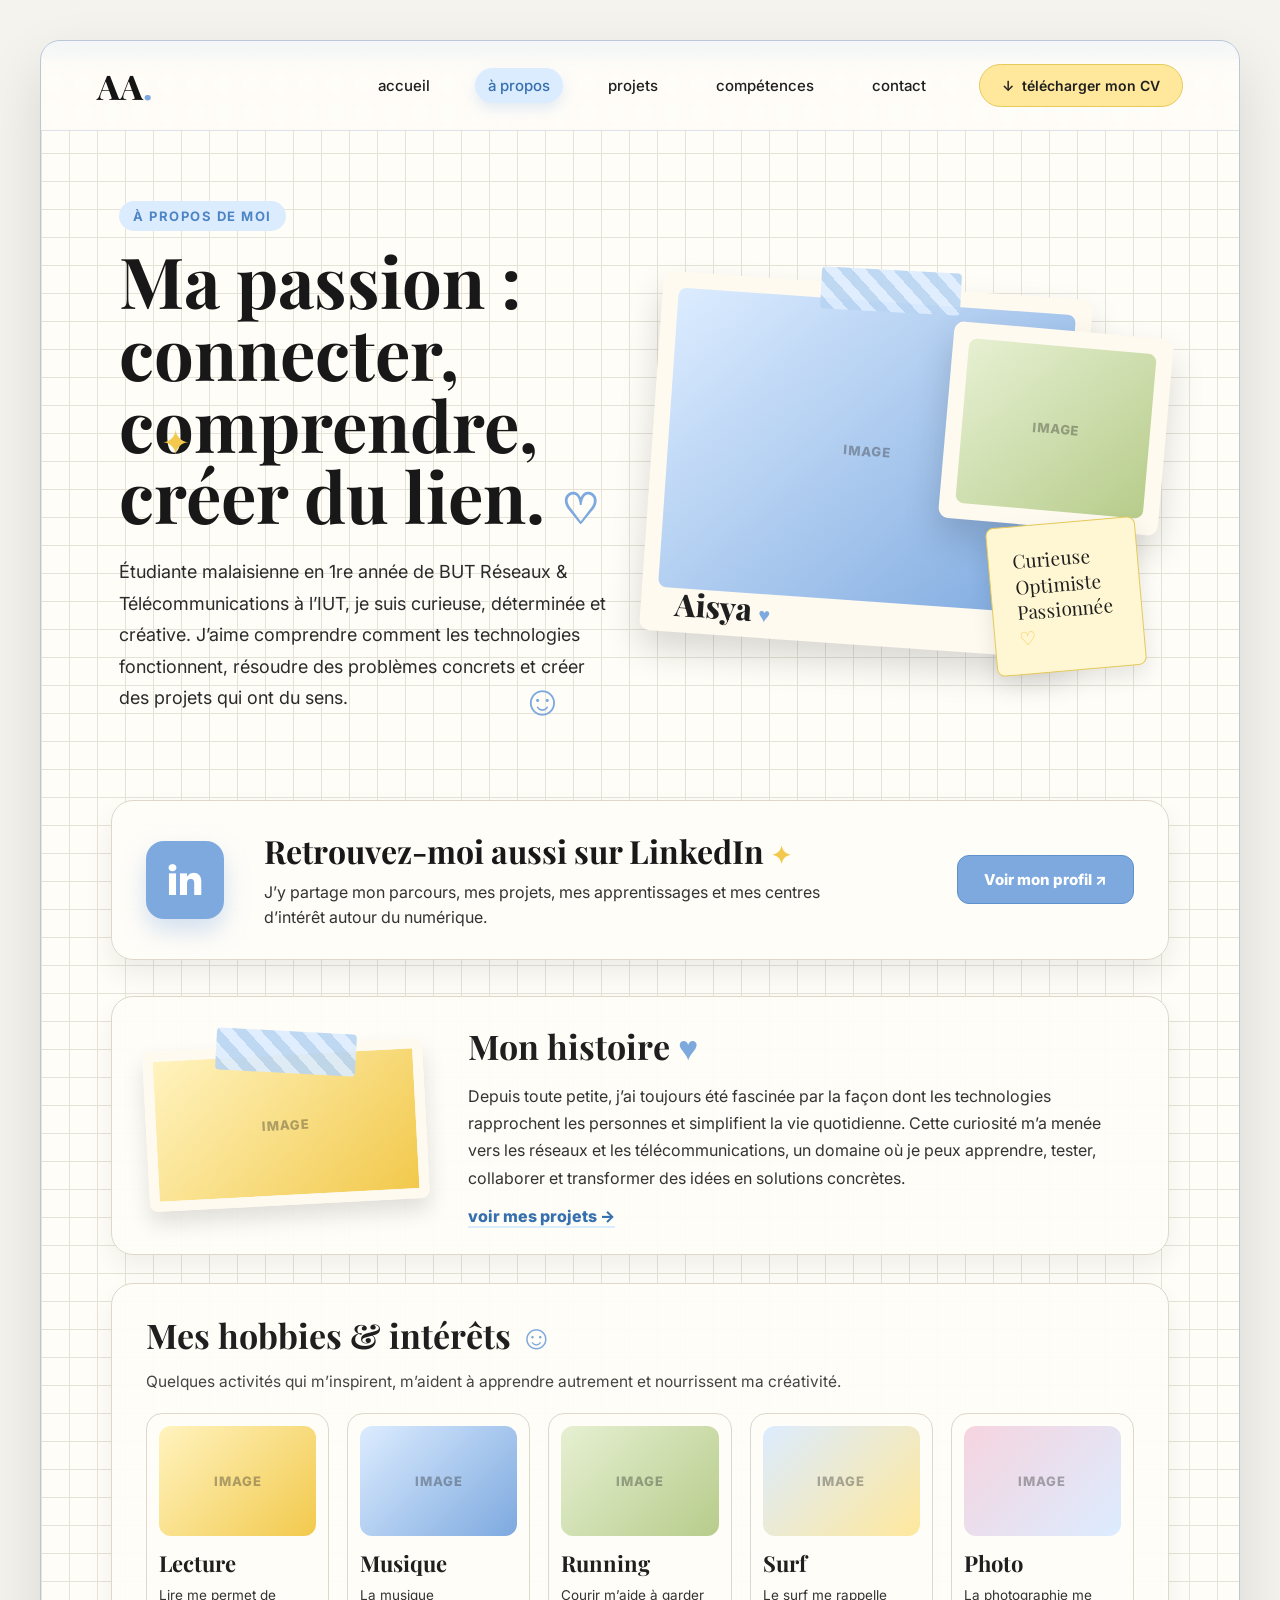
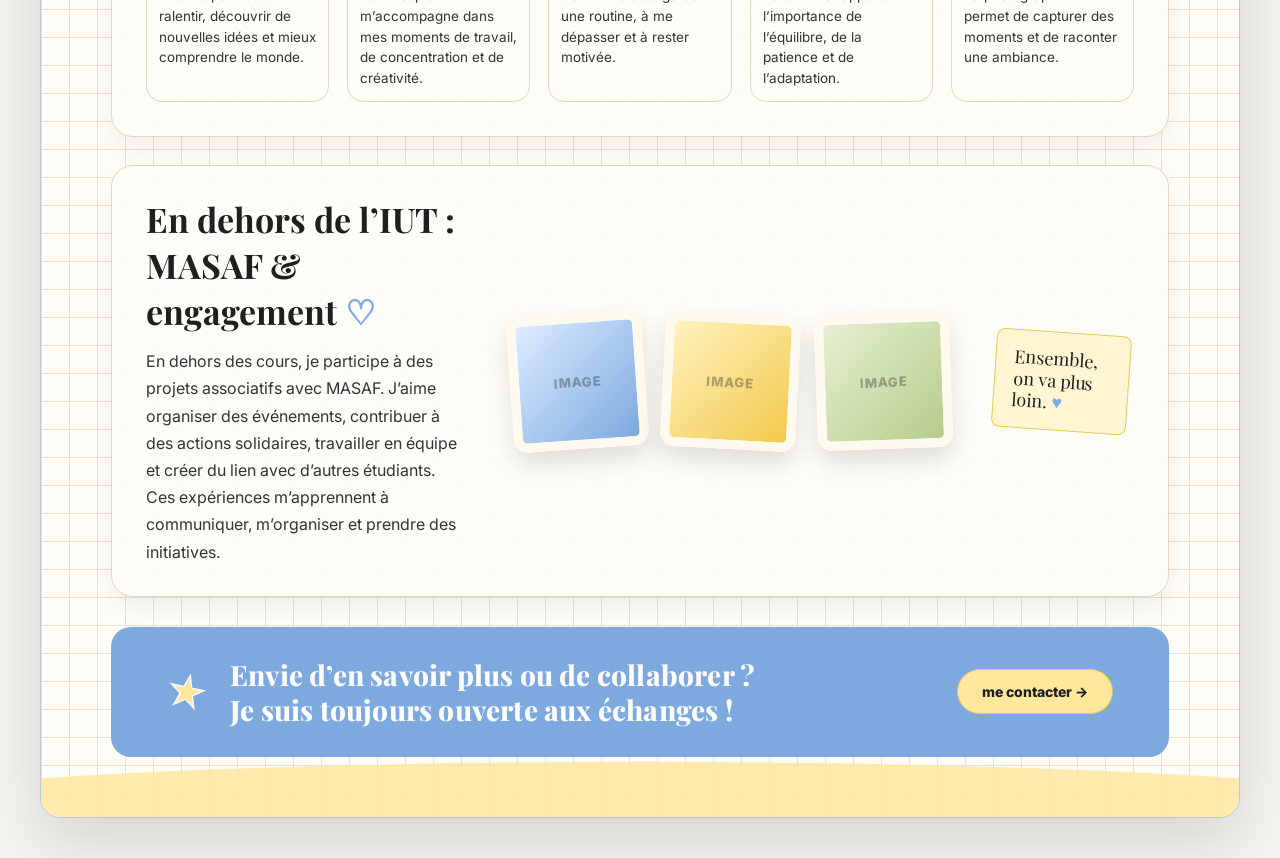
==== about.html @ f008a8a3 "Add files via upload" ====
<!DOCTYPE html>
<html lang="fr">
<head>
  <meta charset="UTF-8" />
  <meta name="viewport" content="width=device-width, initial-scale=1.0" />

  <title>À propos - Aisya</title>

  <!-- Google Fonts -->
  <link rel="preconnect" href="https://fonts.googleapis.com">
  <link rel="preconnect" href="https://fonts.gstatic.com" crossorigin>
  <link 
    href="https://fonts.googleapis.com/css2?family=Inter:wght@400;500;600;700;800&family=Playfair+Display:wght@700;800&display=swap" 
    rel="stylesheet"
  >

  <link rel="stylesheet" href="style.css" />
</head>

<body>
    <div class="cursor-glow"></div>
  <main class="page-wrapper about-page">

    <!-- HEADER -->
    <header class="header">
      <a href="index.html" class="logo">AA<span>.</span></a>

      <nav class="nav" id="navMenu">
        <a href="index.html">accueil</a>
        <a href="about.html" class="active">à propos</a>
        <a href="projects.html">projets</a>
        <a href="#">compétences</a>
        <a href="#">contact</a>
      </nav>

      <a href="#" class="cv-button">
        <span>↓</span>
        télécharger mon CV
      </a>

      <button class="menu-button" id="menuButton">
        ☰
      </button>
    </header>

    <!-- ABOUT HERO -->
    <section class="about-hero">

      <div class="about-hero-text">
        <p class="section-label">à propos de moi</p>

        <h1 class="about-title">
          Ma passion : connecter, comprendre, créer du lien.
          <span>♡</span>
        </h1>

        <p class="about-intro">
          Étudiante malaisienne en 1re année de BUT Réseaux & Télécommunications à l’IUT, 
          je suis curieuse, déterminée et créative. J’aime comprendre comment les technologies 
          fonctionnent, résoudre des problèmes concrets et créer des projets qui ont du sens.
        </p>

      </div>

      <div class="about-photo-zone">
        <div class="tape about-tape-main"></div>

        <div class="about-photo-card large-photo">
          <div class="about-color-block photo-blue"></div>
          <p>Aisya <span>♥</span></p>
        </div>

        <div class="about-photo-card small-photo">
          <div class="about-color-block photo-green"></div>
        </div>

        <div class="sticky-note">
          Curieuse<br>
          Optimiste<br>
          Passionnée
          <span>♡</span>
        </div>
      </div>

      <span class="about-doodle about-star-one">✦</span>
      <span class="about-doodle about-smile">☺</span>
    </section>

<!-- LINKEDIN CARD -->
<section class="linkedin-card-section">
  <div class="linkedin-card">
    <div class="linkedin-logo-box">
      <span>in</span>
    </div>

    <div class="linkedin-text">
      <h2>Retrouvez-moi aussi sur LinkedIn <span>✦</span></h2>
      <p>
        J’y partage mon parcours, mes projets, mes apprentissages
        et mes centres d’intérêt autour du numérique.
      </p>
    </div>

    <a 
      href="https://www.linkedin.com/in/aisya-binti-adil-zahni-82701529b?utm_source=share_via&utm_content=profile&utm_medium=member_ios" 
      target="_blank" 
      class="linkedin-button"
    >
      Voir mon profil ↗
    </a>
  </div>
</section>

    <!-- STORY SECTION -->
    <section class="about-block story-block">
      <div class="story-image">
        <div class="tape story-tape"></div>
        <div class="about-color-block photo-yellow"></div>
      </div>

      <div class="story-text">
        <h2>Mon histoire <span>♥</span></h2>

        <p>
          Depuis toute petite, j’ai toujours été fascinée par la façon dont les technologies 
          rapprochent les personnes et simplifient la vie quotidienne. Cette curiosité m’a menée 
          vers les réseaux et les télécommunications, un domaine où je peux apprendre, tester, 
          collaborer et transformer des idées en solutions concrètes.
        </p>

        <a href="projects.html" class="inline-link">voir mes projets →</a>
      </div>
    </section>

    <!-- HOBBIES SECTION -->
    <section class="about-block hobbies-block">
      <div class="block-heading">
        <h2>Mes hobbies & intérêts <span>☺</span></h2>
        <p>Quelques activités qui m’inspirent, m’aident à apprendre autrement et nourrissent ma créativité.</p>
      </div>

      <div class="hobby-gallery">
        <article class="hobby-card">
          <div class="hobby-image hobby-one"></div>
          <h3>Lecture</h3>
          <p>Lire me permet de ralentir, découvrir de nouvelles idées et mieux comprendre le monde.</p>
        </article>

        <article class="hobby-card">
          <div class="hobby-image hobby-two"></div>
          <h3>Musique</h3>
          <p>La musique m’accompagne dans mes moments de travail, de concentration et de créativité.</p>
        </article>

        <article class="hobby-card">
          <div class="hobby-image hobby-three"></div>
          <h3>Running</h3>
          <p>Courir m’aide à garder une routine, à me dépasser et à rester motivée.</p>
        </article>

        <article class="hobby-card">
          <div class="hobby-image hobby-four"></div>
          <h3>Surf</h3>
          <p>Le surf me rappelle l’importance de l’équilibre, de la patience et de l’adaptation.</p>
        </article>

        <article class="hobby-card">
          <div class="hobby-image hobby-five"></div>
          <h3>Photo</h3>
          <p>La photographie me permet de capturer des moments et de raconter une ambiance.</p>
        </article>
      </div>
    </section>

    <!-- OUTSIDE IUT SECTION -->
    <section class="about-block outside-block" id="actions">
      <div class="outside-text">
        <h2>En dehors de l’IUT : MASAF & engagement <span>♡</span></h2>

        <p>
          En dehors des cours, je participe à des projets associatifs avec MASAF. J’aime organiser 
          des événements, contribuer à des actions solidaires, travailler en équipe et créer du lien 
          avec d’autres étudiants. Ces expériences m’apprennent à communiquer, m’organiser et prendre 
          des initiatives.
        </p>

      </div>

      <div class="outside-gallery">
        <div class="mini-photo photo-blue"></div>
        <div class="mini-photo photo-yellow"></div>
        <div class="mini-photo photo-green"></div>
      </div>

      <div class="paper-note">
        Ensemble,<br>
        on va plus loin.
        <span>♥</span>
      </div>
    </section>

    <!-- CTA SECTION -->
    <section class="about-final-cta">
        <div>
            <span class="cta-star">★</span>
            <p>
            Envie d’en savoir plus ou de collaborer ?<br>
            Je suis toujours ouverte aux échanges !
            </p>
        </div>

        <a href="#" class="about-contact-btn">me contacter →</a>
    </section>

    <div class="wave about-wave"></div>

  </main>

  <script src="script.js"></script>
</body>
</html>
---- style.css ----
/* RESET */
* {
  margin: 0;
  padding: 0;
  box-sizing: border-box;
}

/* GENERAL */
body {
  min-height: 100vh;
  background: #f5f3ee;
  font-family: "Inter", sans-serif;
  color: #1f1f1f;
  display: flex;
  justify-content: center;
  align-items: center;
  padding: 40px 20px;
}

.cursor-glow {
  position: fixed;
  width: 90px;
  height: 90px;
  border-radius: 50%;
  pointer-events: none;
  z-index: 9999;
  opacity: 0;
  transform: translate(-50%, -50%);
  background: radial-gradient(
    circle,
    rgba(125, 169, 223, 0.22) 0%,
    rgba(180, 215, 255, 0.14) 35%,
    rgba(220, 236, 255, 0.05) 65%,
    transparent 100%
  );
  filter: blur(10px);
  transition: opacity 0.25s ease;
  mix-blend-mode: multiply;
}

/* ============================= */
/* PAGE TRANSITION */
/* ============================= */

body {
  opacity: 0;
  transition: opacity 0.2s ease;
}

body.page-loaded {
  opacity: 1;
}

body.page-exit {
  opacity: 0;
}

/* MAIN CONTAINER */
.page-wrapper {
  width: min(1200px, 100%);
  min-height: 720px;
  position: relative;
  overflow: hidden;
  border: 1.5px solid #b9c7d9;
  border-radius: 20px;
  background-color: #fffdf8;

  /* grid paper effect */
  background-image:
    linear-gradient(#e7e2d8 1px, transparent 1px),
    linear-gradient(90deg, #e7e2d8 1px, transparent 1px);
  background-size: 28px 28px;

  box-shadow: 0 25px 60px rgba(0, 0, 0, 0.12);
}

/* BLUE TOP STRIP */
.page-wrapper::before {
  content: "";
  position: absolute;
  inset: 0 0 auto 0;
  height: 18px;
  background: #c9ddf5;
  z-index: 1;
}

/* HEADER */
.header {
  height: 90px;
  padding: 18px 56px;
  display: flex;
  align-items: center;
  gap: 40px;
  position: relative;
  z-index: 5;
  background: rgba(255, 253, 248, 0.8);
  backdrop-filter: blur(6px);
  border-bottom: 1px solid rgba(185, 199, 217, 0.5);
}

/* LOGO */
.logo {
  font-family: "Playfair Display", serif;
  font-size: 34px;
  font-weight: 800;
  color: #151515;
  text-decoration: none;
  margin-right: auto;
}

.logo span {
  color: #7da9df;
}

/* NAV */
.nav {
  display: flex;
  align-items: center;
  gap: 32px;
}

.nav a {
  text-decoration: none;
  color: #1f1f1f;
  font-size: 15px;
  font-weight: 500;
  transition: 0.25s ease;
  padding: 8px 13px;
  border-radius: 999px;
}

.nav a:hover {
  color: #356fae;
  background: #dcecff;
  box-shadow: 0 8px 18px rgba(125, 169, 223, 0.35);
  transform: translateY(-2px);
}

.nav a.active {
  color: #356fae;
  background: #dcecff;
  box-shadow: 0 6px 14px rgba(125, 169, 223, 0.22);
}


/* CV BUTTON */
.cv-button {
  text-decoration: none;
  color: #1f1f1f;
  background: #ffe89c;
  border: 1px solid #e5c959;
  padding: 12px 22px;
  border-radius: 999px;
  font-size: 14px;
  font-weight: 600;
  display: flex;
  align-items: center;
  gap: 8px;
  transition: 0.2s ease;
  white-space: nowrap;
}

.cv-button:hover {
  transform: translateY(-2px);
  box-shadow: 0 8px 18px rgba(224, 194, 65, 0.3);
}

/* MOBILE MENU BUTTON */
.menu-button {
  display: none;
  border: none;
  background: transparent;
  font-size: 28px;
  cursor: pointer;
}

/* HERO */
.hero {
  min-height: 610px;
  padding: 80px 70px 120px;
  display: grid;
  grid-template-columns: 1fr 1fr;
  align-items: center;
  position: relative;
  z-index: 2;
}

/* HERO TEXT */
.hero-text {
  position: relative;
  max-width: 520px;
}

.bubble {
  display: inline-block;
  border: 2px solid #1f1f1f;
  background: #fffdf8;
  border-radius: 50%;
  padding: 12px 22px;
  font-size: 15px;
  transform: rotate(-8deg);
  margin-bottom: 24px;
  position: relative;
}

.bubble::after {
  content: "";
  position: absolute;
  bottom: -10px;
  left: 32px;
  width: 14px;
  height: 14px;
  background: #fffdf8;
  border-right: 2px solid #1f1f1f;
  border-bottom: 2px solid #1f1f1f;
  transform: rotate(45deg);
}

.small-title {
  display: inline-block;
  background: #dcecff;
  padding: 8px 18px;
  border-radius: 10px;
  font-size: 20px;
  margin-bottom: 14px;
}

.name-title {
  font-family: "Playfair Display", serif;
  font-size: clamp(76px, 9vw, 130px);
  line-height: 0.9;
  color: #181818;
  position: relative;
  margin-bottom: 34px;
  display: flex;
  flex-direction: column;
  width: fit-content;
}

.name-title span {
  font-family: "Playfair Display", serif;
  font-size: clamp(30px, 3.5vw, 52px);
  font-weight: 800;
  letter-spacing: 1px;
  margin-top: 8px;
}

.name-title::after {
  content: "";
  position: absolute;
  left: 0;
  bottom: 42px;
  width: 100%;
  height: 14px;
  background: #ffe89c;
  z-index: -1;
  border-radius: 999px;
}

.intro {
  max-width: 520px;
  font-size: 19px;
  line-height: 1.75;
  color: #272727;
}

/* PHOTO */
.hero-photo {
  position: relative;
  display: flex;
  justify-content: center;
}

.polaroid {
  width: 370px;
  background: #fffaf0;
  padding: 18px 18px 48px;
  border-radius: 8px;
  transform: rotate(4deg);
  box-shadow: 0 18px 35px rgba(0, 0, 0, 0.18);
  position: relative;
  z-index: 2;
}

.polaroid img {
  width: 100%;
  height: 350px;
  object-fit: cover;
  border-radius: 4px;
  display: block;
}

.polaroid p {
  position: absolute;
  bottom: 8px;
  left: 42px;
  font-family: "Playfair Display", serif;
  font-size: 34px;
  color: #1f1f1f;
}

.polaroid p span {
  color: #7da9df;
  font-size: 22px;
}

.tape {
  position: absolute;
  top: -20px;
  width: 140px;
  height: 42px;
  background: repeating-linear-gradient(
    45deg,
    #b8d4f2,
    #b8d4f2 10px,
    #dcecff 10px,
    #dcecff 20px
  );
  z-index: 3;
  transform: rotate(3deg);
  opacity: 0.9;
  border-radius: 4px;
}

/* STAR STICKER */
.star {
  position: absolute;
  right: 115px;
  bottom: 35px;
  font-size: 58px;
  color: #ffe89c;
  -webkit-text-stroke: 2px #d4a72f;
  z-index: 4;
  transform: rotate(12deg);
}

/* DOODLES */
.doodle {
  position: absolute;
  z-index: 3;
  user-select: none;
}

.heart {
  top: 100px;
  left: 475px;
  color: #7da9df;
  font-size: 24px;
}

.smile {
  left: 550px;
  bottom: 135px;
  color: #7da9df;
  font-size: 38px;
}

.sparkle {
  color: #f2c94c;
  font-size: 30px;
}

.sparkle.one {
  top: 260px;
  right: 410px;
}

.sparkle.two {
  top: 300px;
  right: 450px;
}

/* YELLOW WAVE */
.wave {
  position: absolute;
  bottom: 0;
  left: 0;
  width: 100%;
  min-height: 110px;
  background: #ffe89c;
  z-index: 1;
  clip-path: ellipse(70% 50% at 50% 100%);
  opacity: 0.95;
}

/* ============================= */
/* PROJECTS PAGE */
/* ============================= */

.projects-page {
  min-height: 760px;
}

.projects-section {
  position: relative;
  z-index: 2;
  padding: 58px 70px 130px;
}

.projects-heading {
  text-align: center;
  max-width: 780px;
  margin: 0 auto 34px;
}

.section-label {
  display: inline-block;
  font-size: 13px;
  font-weight: 700;
  text-transform: uppercase;
  letter-spacing: 1.5px;
  color: #4d84c4;
  background: #dcecff;
  padding: 7px 14px;
  border-radius: 999px;
  margin-bottom: 14px;
}

.projects-title {
  font-family: "Playfair Display", serif;
  font-size: clamp(56px, 7vw, 96px);
  line-height: 0.95;
  margin-bottom: 18px;
  color: #181818;
}

.projects-title span {
  color: #7da9df;
  font-size: 40px;
  vertical-align: top;
}

.projects-intro {
  font-size: 17px;
  line-height: 1.7;
  color: #333;
  max-width: 720px;
  margin: 0 auto;
}

/* FILTERS */
.project-filters {
  display: flex;
  justify-content: center;
  flex-wrap: wrap;
  gap: 14px;
  margin: 34px 0 34px;
}

.filter-btn {
  border: 1px solid #d7d0c5;
  background: rgba(255, 253, 248, 0.9);
  color: #1f1f1f;
  padding: 11px 20px;
  border-radius: 999px;
  font-family: "Inter", sans-serif;
  font-size: 14px;
  font-weight: 700;
  cursor: pointer;
  transition: 0.2s ease;
}

.filter-btn:hover,
.filter-btn.active {
  background: #dcecff;
  border-color: #9ec4ef;
  color: #356fae;
  transform: translateY(-2px);
}

/* GRID */
.projects-grid {
  display: grid;
  grid-template-columns: repeat(3, 1fr);
  gap: 26px;
}

/* CARD */
.project-card {
  background: rgba(255, 253, 248, 0.95);
  border: 1.5px solid #ded7ca;
  border-radius: 22px;
  overflow: hidden;
  box-shadow: 0 16px 30px rgba(0, 0, 0, 0.08);
  transition: 0.25s ease;
}

.project-card:hover {
  transform: translateY(-6px) rotate(-1deg);
  box-shadow: 0 22px 40px rgba(0, 0, 0, 0.12);
}

/* COLOR BOX PLACEHOLDERS */
.project-color-box {
  height: 190px;
  display: flex;
  align-items: flex-end;
  justify-content: flex-start;
  padding: 18px;
  position: relative;
}

.project-color-box::before {
  content: "";
  position: absolute;
  inset: 18px;
  border: 2px dashed rgba(255, 255, 255, 0.65);
  border-radius: 16px;
}

.project-color-box span {
  position: relative;
  z-index: 2;
  background: rgba(255, 253, 248, 0.85);
  padding: 8px 14px;
  border-radius: 999px;
  font-weight: 800;
  color: #1f1f1f;
}

.box-blue {
  background: linear-gradient(135deg, #dcecff, #7da9df);
}

.box-yellow {
  background: linear-gradient(135deg, #fff3bf, #f2c94c);
}

.box-green {
  background: linear-gradient(135deg, #e6f0d2, #b7cc8b);
}

.project-content {
  padding: 24px;
}

.project-tag {
  display: inline-block;
  background: #fff1a8;
  color: #5f4d00;
  font-size: 12px;
  font-weight: 800;
  padding: 6px 10px;
  border-radius: 999px;
  margin-bottom: 14px;
}

.project-content h2 {
  font-family: "Playfair Display", serif;
  font-size: 27px;
  line-height: 1.15;
  margin-bottom: 12px;
  color: #181818;
}

.project-content p {
  font-size: 14.5px;
  line-height: 1.65;
  color: #333;
}

.project-meta {
  display: flex;
  flex-wrap: wrap;
  gap: 8px;
  margin: 18px 0;
}

.project-meta span {
  font-size: 12px;
  font-weight: 700;
  background: #eef5ff;
  color: #356fae;
  padding: 6px 9px;
  border-radius: 999px;
}

.project-link {
  display: inline-block;
  margin-top: 4px;
  text-decoration: none;
  color: #1f1f1f;
  font-weight: 800;
  border-bottom: 2px solid #ffe89c;
  transition: 0.2s ease;
}

.project-link:hover {
  color: #356fae;
  border-bottom-color: #7da9df;
}

/* PROJECT DOODLES */
.project-doodle {
  position: absolute;
  z-index: 1;
  pointer-events: none;
}

.star-left {
  left: 120px;
  top: 135px;
  color: #f2c94c;
  font-size: 38px;
}

.star-right {
  right: 120px;
  top: 180px;
  color: #7da9df;
  font-size: 42px;
}

.note {
  right: 750px;
  top: 95px;
  background: #fffdf8;
  border: 1.5px solid #1f1f1f;
  border-radius: 50%;
  padding: 13px 18px;
  font-size: 13px;
  transform: rotate(-8deg);
}

/* ============================= */
/* ABOUT PAGE */
/* ============================= */

.about-page {
  min-height: 1200px;
}

.about-hero {
  position: relative;
  z-index: 2;
  padding: 70px 78px 95px;
  display: grid;
  grid-template-columns: 1fr 1fr;
  gap: 56px;
  align-items: center;
}

.about-hero-text {
  max-width: 610px;
}

.about-title {
  font-family: "Playfair Display", serif;
  font-size: clamp(48px, 5.5vw, 82px);
  line-height: 1.02;
  color: #181818;
  margin-bottom: 24px;
}

.about-title span {
  color: #7da9df;
  font-size: 42px;
}

.about-intro {
  font-size: 18px;
  line-height: 1.75;
  color: #2b2b2b;
  max-width: 570px;
  margin-bottom: 26px;
}

.about-cta,
.about-contact-btn {
  display: inline-block;
  text-decoration: none;
  background: #ffe89c;
  color: #1f1f1f;
  border: 1px solid #e5c959;
  padding: 13px 24px;
  border-radius: 999px;
  font-size: 14px;
  font-weight: 800;
  transition: 0.2s ease;
}

.about-cta:hover,
.about-contact-btn:hover {
  transform: translateY(-2px);
  box-shadow: 0 8px 18px rgba(224, 194, 65, 0.3);
}

/* PHOTO ZONE */
.about-photo-zone {
  min-height: 360px;
  position: relative;
}

.about-photo-card {
  background: #fffaf0;
  padding: 16px 16px 44px;
  border-radius: 10px;
  box-shadow: 0 18px 35px rgba(0, 0, 0, 0.15);
  position: absolute;
}

.large-photo {
  width: 430px;
  right: 80px;
  top: -5px;
  transform: rotate(4deg);
}

.small-photo {
  width: 220px;
  right: -5px;
  top: 40px;
  transform: rotate(5deg);
  padding-bottom: 16px;
}

.about-color-block {
  width: 100%;
  border-radius: 8px;
  position: relative;
}

.about-color-block::after,
.hobby-image::after,
.mini-photo::after {
  content: "image";
  position: absolute;
  inset: 0;
  display: grid;
  place-items: center;
  font-weight: 800;
  color: rgba(31, 31, 31, 0.35);
  text-transform: uppercase;
  letter-spacing: 1px;
  font-size: 13px;
}

.large-photo .about-color-block {
  height: 300px;
}

.small-photo .about-color-block {
  height: 165px;
}

.about-photo-card p {
  position: absolute;
  left: 34px;
  bottom: 8px;
  font-family: "Playfair Display", serif;
  font-size: 31px;
  font-weight: 800;
}

.about-photo-card p span {
  color: #7da9df;
  font-size: 20px;
}

.photo-blue {
  background: linear-gradient(135deg, #dcecff, #7da9df);
}

.photo-yellow {
  background: linear-gradient(135deg, #fff3bf, #f2c94c);
}

.photo-green {
  background: linear-gradient(135deg, #e6f0d2, #b7cc8b);
}

.about-tape-main {
  right: 200px;
  top: -20px;
}

.sticky-note {
  position: absolute;
  right: 20px;
  bottom: -20px;
  background: #fff7d3;
  border: 1.5px solid #e5c959;
  padding: 22px 24px;
  width: 150px;
  border-radius: 8px;
  transform: rotate(-5deg);
  font-family: "Playfair Display", serif;
  font-size: 19px;
  line-height: 1.35;
  box-shadow: 0 10px 22px rgba(0, 0, 0, 0.1);
  }

.sticky-note span {
  color: #f2c94c;
}

/* LINKEDIN CARD - OPTION B */
.linkedin-card-section {
  position: relative;
  z-index: 2;
  width: calc(100% - 140px);
  margin: -35px auto 36px;
}

.linkedin-card {
  background: rgba(255, 253, 248, 0.96);
  border: 1.5px solid #ded7ca;
  border-radius: 22px;
  padding: 28px 34px;
  box-shadow: 0 14px 28px rgba(0, 0, 0, 0.07);

  display: grid;
  grid-template-columns: 90px 1fr auto;
  gap: 28px;
  align-items: center;
}

.linkedin-logo-box {
  width: 78px;
  height: 78px;
  border-radius: 18px;
  background: #7da9df;
  display: grid;
  place-items: center;
  box-shadow: 0 12px 24px rgba(125, 169, 223, 0.35);
}

.linkedin-logo-box span {
  color: #fff;
  font-family: "Inter", sans-serif;
  font-size: 42px;
  font-weight: 800;
  line-height: 1;
}

.linkedin-text h2 {
  font-family: "Playfair Display", serif;
  font-size: 32px;
  color: #181818;
  margin-bottom: 8px;
}

.linkedin-text h2 span {
  color: #f2c94c;
  font-size: 24px;
}

.linkedin-text p {
  font-size: 16px;
  line-height: 1.6;
  color: #333;
  max-width: 600px;
}

.linkedin-button {
  text-decoration: none;
  background: #7da9df;
  color: #fff;
  border: 1px solid #5f91cc;
  padding: 14px 26px;
  border-radius: 12px;
  font-size: 15px;
  font-weight: 800;
  white-space: nowrap;
  transition: 0.25s ease;
}

.linkedin-button:hover {
  transform: translateY(-3px);
  box-shadow: 0 10px 22px rgba(125, 169, 223, 0.35);
  background: #6b9cd6;
}

/* ABOUT BLOCKS */
.about-block {
  position: relative;
  z-index: 2;
  width: calc(100% - 140px);
  margin: 0 auto 28px;
  background: rgba(255, 253, 248, 0.92);
  border: 1.5px solid #ded7ca;
  border-radius: 22px;
  box-shadow: 0 12px 26px rgba(0, 0, 0, 0.06);
}

/* STORY */
.story-block {
  display: grid;
  grid-template-columns: 280px 1fr;
  gap: 42px;
  align-items: center;
  padding: 26px 34px;
}

.story-image {
  position: relative;
}

.story-image .about-color-block {
  height: 160px;
  transform: rotate(-3deg);
  border: 10px solid #fffaf0;
  box-shadow: 0 12px 22px rgba(0, 0, 0, 0.12);
}

.story-tape {
  top: -14px;
  left: 70px;
  z-index: 3;
}

.story-text h2,
.block-heading h2,
.outside-text h2 {
  font-family: "Playfair Display", serif;
  font-size: 34px;
  margin-bottom: 14px;
}

.story-text h2 span,
.block-heading h2 span,
.outside-text h2 span {
  color: #7da9df;
}

.story-text p,
.outside-text p {
  font-size: 16px;
  line-height: 1.7;
  color: #333;
  max-width: 760px;
}

.inline-link {
  display: inline-block;
  margin-top: 14px;
  color: #356fae;
  font-weight: 800;
  text-decoration: none;
  border-bottom: 2px solid #dcecff;
}

/* HOBBIES */
.hobbies-block {
  padding: 28px 34px 34px;
}

.block-heading {
  margin-bottom: 22px;
}

.block-heading p {
  font-size: 15.5px;
  color: #444;
}

.hobby-gallery {
  display: grid;
  grid-template-columns: repeat(5, 1fr);
  gap: 18px;
}

.hobby-card {
  background: #fffdf8;
  border: 1.5px solid #ded7ca;
  border-radius: 16px;
  padding: 12px;
  transition: 0.2s ease;
}

.hobby-card:hover {
  transform: translateY(-4px) rotate(-1deg);
}

.hobby-image {
  height: 110px;
  border-radius: 12px;
  margin-bottom: 12px;
  position: relative;
}

.hobby-one {
  background: linear-gradient(135deg, #fff3bf, #f2c94c);
}

.hobby-two {
  background: linear-gradient(135deg, #dcecff, #7da9df);
}

.hobby-three {
  background: linear-gradient(135deg, #e6f0d2, #b7cc8b);
}

.hobby-four {
  background: linear-gradient(135deg, #dcecff, #ffe89c);
}

.hobby-five {
  background: linear-gradient(135deg, #f6d4df, #dcecff);
}

.hobby-card h3 {
  font-family: "Playfair Display", serif;
  font-size: 22px;
  margin-bottom: 7px;
}

.hobby-card p {
  font-size: 13.5px;
  line-height: 1.55;
  color: #333;
}

/* OUTSIDE IUT */
.outside-block {
  display: grid;
  grid-template-columns: 1fr 480px 140px;
  gap: 24px;
  align-items: center;
  padding: 30px 34px;
}

.outside-gallery {
  display: flex;
  gap: 18px;
  align-items: center;
  justify-content: center;
}

.mini-photo {
  height: 135px;
  width: 135px;
  border-radius: 14px;
  border: 9px solid #fffaf0;
  box-shadow: 0 12px 26px rgba(0, 0, 0, 0.13);
  position: relative;
}

.mini-photo:nth-child(1) {
  transform: rotate(-4deg);
}

.mini-photo:nth-child(2) {
  transform: rotate(3deg);
}

.mini-photo:nth-child(3) {
  transform: rotate(-2deg);
}

.paper-note {
  background: #fff7d3;
  border: 1.5px solid #e5c959;
  border-radius: 8px;
  padding: 16px 18px;
  transform: rotate(4deg);
  font-family: "Playfair Display", serif;
  font-size: 18px;
  line-height: 1.2;
  width: 135px;
}

.paper-note span {
  color: #7da9df;
}

/* FINAL CTA */
.about-final-cta {
  position: relative;
  z-index: 2;
  width: calc(100% - 140px);
  margin: 30px auto 60px;
  background: #7da9df;
  color: #fff;
  border-radius: 20px;
  padding: 30px 56px;
  display: flex;
  justify-content: space-between;
  align-items: center;
}

.about-final-cta div {
  display: flex;
  align-items: center;
  gap: 24px;
}

.about-final-cta span {
  font-size: 38px;
}

.about-final-cta p {
  font-family: "Playfair Display", serif;
  font-size: 28px;
  line-height: 1.25;
  font-weight: 800;
  letter-spacing: 0.2px;
}

.cta-star {
  font-size: 52px;
  color: #ffe89c;
  -webkit-text-stroke: 1.5px #fffdf8;
  transform: rotate(12deg);
  display: inline-block;
}

.about-contact-btn {
  background: #ffe89c;
  color: #1f1f1f;
}

.about-wave {
  opacity: 0.8;
}

/* ABOUT DOODLES */
.about-doodle {
  position: absolute;
  z-index: 3;
  pointer-events: none;
}

.about-star-one {
  left: 120px;
  top: 290px;
  color: #f2c94c;
  font-size: 35px;
}

.about-smile {
  left: 480px;
  bottom: 110px;
  color: #7da9df;
  font-size: 42px;
}

/* RESPONSIVE */
@media (max-width: 900px) {
  body {
    padding: 0;
    align-items: flex-start;
  }

  .page-wrapper {
    width: 100%;
    min-height: 100vh;
    border-radius: 0;
    border: none;
  }

  .header {
    height: auto;
    padding: 28px 28px 18px;
    flex-wrap: wrap;
  }

  .logo {
    font-size: 32px;
  }

  .menu-button {
    display: block;
  }

  .nav {
    display: none;
    width: 100%;
    flex-direction: column;
    align-items: flex-start;
    gap: 16px;
    padding-top: 20px;
  }

  .nav.open {
    display: flex;
  }

  .cv-button {
    order: 3;
    margin-left: 0;
    margin-top: 10px;
    width: 100%;
    justify-content: center;
  }

  .hero {
    grid-template-columns: 1fr;
    padding: 50px 30px 120px;
    gap: 50px;
  }

  .hero-text {
    max-width: 100%;
  }

  .small-title {
    font-size: 18px;
  }

  h1 {
    font-size: clamp(64px, 20vw, 96px);
  }

  .intro {
    font-size: 16px;
    line-height: 1.7;
  }

  .hero-photo {
    justify-content: flex-start;
  }

  .polaroid {
    width: min(330px, 100%);
  }

  .polaroid img {
    height: 300px;
  }

  .star {
    right: 10px;
    bottom: 20px;
  }

  .heart {
  top: 215px;
  left: 120px;
}

.smile {
  left: auto;
  right: 35px;
  bottom: 60px;
}

  .sparkle.one {
    top: 540px;
    right: 50px;
  }

  .sparkle.two {
    display: none;
  }

  .wave {
    min-height: 90px;
  }

  .name-title {
  font-size: clamp(62px, 18vw, 92px);
}

.name-title::after {
  bottom: 34px;
  height: 10px;
}

.name-title span {
  font-family: "Playfair Display", serif;
  font-size: clamp(24px, 7vw, 38px);
  letter-spacing: 0.5px;
}

  .projects-section {
    padding: 44px 24px 120px;
  }

  .projects-heading {
    text-align: left;
    margin-bottom: 26px;
  }

  .projects-title {
    font-size: clamp(52px, 15vw, 76px);
  }

  .projects-intro {
    font-size: 15px;
    margin: 0;
  }

  .project-filters {
    justify-content: flex-start;
    gap: 10px;
    overflow-x: auto;
    flex-wrap: nowrap;
    padding-bottom: 8px;
  }

  .filter-btn {
    white-space: nowrap;
    font-size: 13px;
    padding: 10px 16px;
  }

  .projects-grid {
    grid-template-columns: 1fr;
    gap: 20px;
  }

  .project-color-box {
    height: 150px;
  }

  .project-content h2 {
    font-size: 24px;
  }

  .star-left,
  .star-right,
  .note {
    display: none;
  }

    /* ABOUT PAGE MOBILE */

  .about-page {
    min-height: auto;
  }

  .about-hero {
    grid-template-columns: 1fr;
    padding: 44px 26px 70px;
    gap: 34px;
  }

  .about-title {
    font-size: clamp(42px, 12vw, 62px);
  }

  .about-intro {
    font-size: 15.5px;
    line-height: 1.7;
  }

  .about-photo-zone {
    min-height: 310px;
  }

  .large-photo {
    width: 260px;
    left: 0;
    right: auto;
  }

  .large-photo .about-color-block {
    height: 190px;
  }

  .small-photo {
    width: 145px;
    right: 0;
    top: 35px;
  }

  .small-photo .about-color-block {
    height: 105px;
  }

  .sticky-note {
    right: 5px;
    bottom: 8px;
    width: 125px;
    font-size: 16px;
    padding: 16px;
  }

  .about-block,
  .about-final-cta {
    width: calc(100% - 40px);
  }

  .story-block {
    grid-template-columns: 1fr;
    gap: 22px;
    padding: 24px;
  }

  .story-image .about-color-block {
    height: 150px;
  }

  .hobbies-block {
    padding: 24px;
  }

  .hobby-gallery {
    grid-template-columns: 1fr;
  }

  .hobby-card {
    display: grid;
    grid-template-columns: 110px 1fr;
    gap: 14px;
    align-items: center;
  }

  .hobby-image {
    height: 90px;
    margin-bottom: 0;
  }

  .outside-block {
    grid-template-columns: 1fr;
    padding: 24px;
  }

  .outside-gallery {
    overflow-x: auto;
    padding-bottom: 8px;
  }

  .paper-note {
    width: 160px;
  }

  .about-final-cta {
    flex-direction: column;
    align-items: flex-start;
    gap: 20px;
    padding: 26px;
    margin-bottom: 48px;
  }

  .about-final-cta div {
    align-items: flex-start;
  }

  .about-final-cta p {
  font-size: 22px;
  line-height: 1.25;
}

.cta-star {
  font-size: 42px;
}

  .about-star-one,
  .about-smile {
    display: none;
  }

    .linkedin-card-section {
    width: calc(100% - 40px);
    margin: -25px auto 28px;
  }

  .linkedin-card {
    grid-template-columns: 1fr;
    gap: 18px;
    padding: 24px;
  }

  .linkedin-logo-box {
    width: 66px;
    height: 66px;
    border-radius: 16px;
  }

  .linkedin-logo-box span {
    font-size: 34px;
  }

  .linkedin-text h2 {
    font-size: 25px;
  }

  .linkedin-text p {
    font-size: 14.5px;
  }

  .linkedin-button {
    width: 100%;
    text-align: center;
  }

}
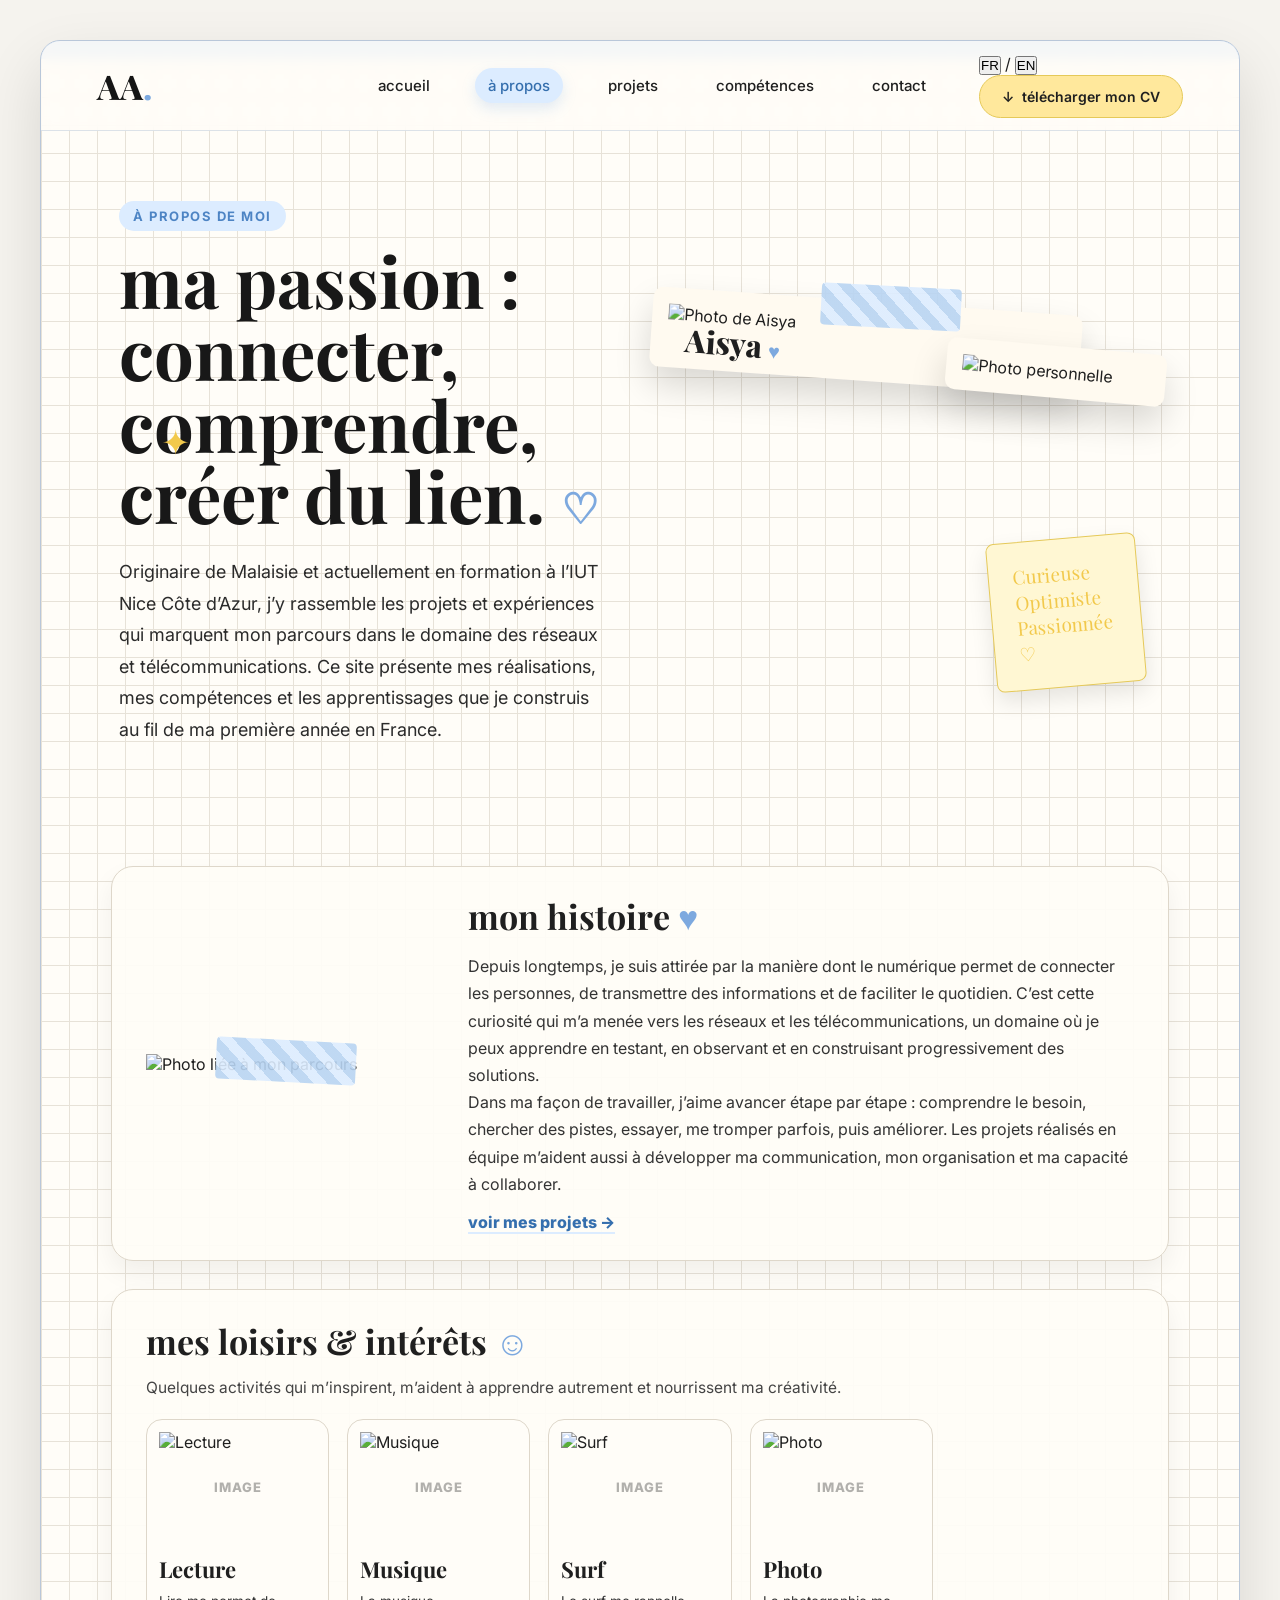
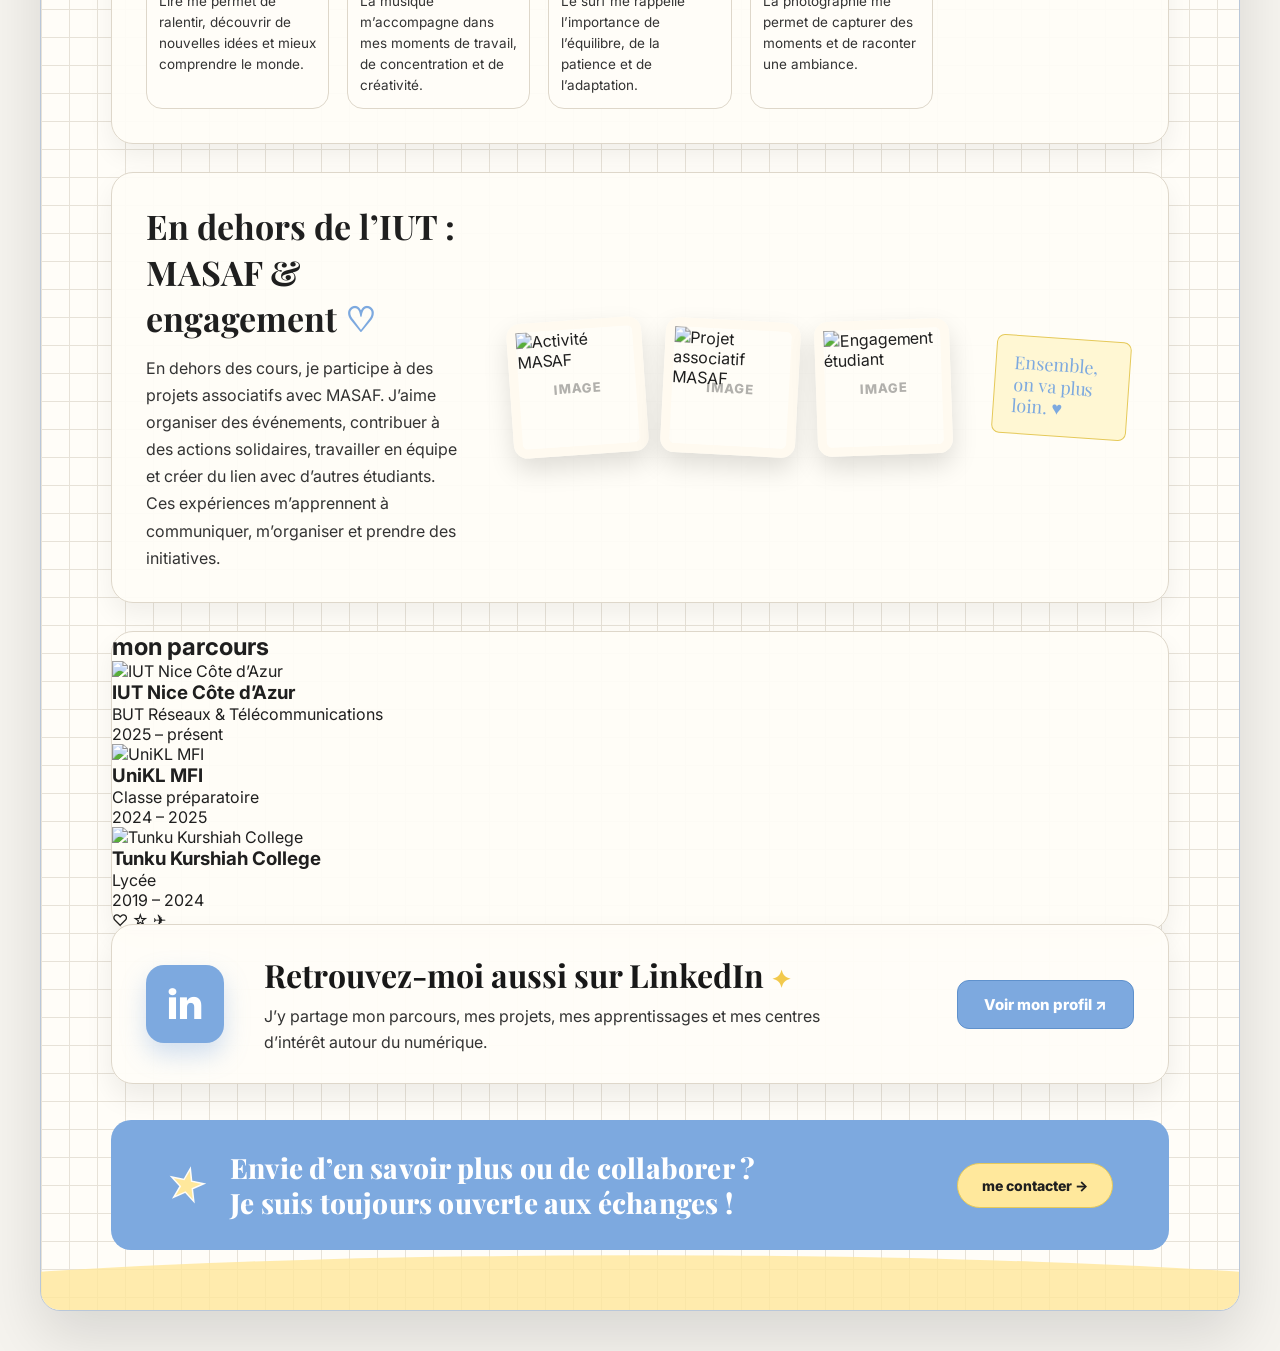
==== commit 776bba09: "Update about.html with new content and structure" ====
--- a/about.html
+++ b/about.html
@@ -18,7 +18,8 @@
 </head>
 
 <body>
-    <div class="cursor-glow"></div>
+  <div class="cursor-glow"></div>
+
   <main class="page-wrapper about-page">
 
     <!-- HEADER -->
@@ -26,17 +27,25 @@
       <a href="index.html" class="logo">AA<span>.</span></a>
 
       <nav class="nav" id="navMenu">
-        <a href="index.html">accueil</a>
-        <a href="about.html" class="active">à propos</a>
-        <a href="projects.html">projets</a>
-        <a href="#">compétences</a>
-        <a href="#">contact</a>
+        <a href="index.html" data-i18n="nav_home">accueil</a>
+        <a href="about.html" class="active" data-i18n="nav_about">à propos</a>
+        <a href="projects.html" data-i18n="nav_projects">projets</a>
+        <a href="competences.html" data-i18n="nav_skills">compétences</a>
+        <a href="contact.html" data-i18n="nav_contact">contact</a>
       </nav>
 
-      <a href="#" class="cv-button">
-        <span>↓</span>
-        télécharger mon CV
-      </a>
+      <div class="header-actions">
+        <div class="language-switch">
+          <button class="lang-btn active" data-lang="fr">FR</button>
+          <span>/</span>
+          <button class="lang-btn" data-lang="en">EN</button>
+        </div>
+
+        <a href="cv-aisya.pdf" class="cv-button" download data-i18n="download_cv">
+          <span>↓</span>
+          télécharger mon CV
+        </a>
+      </div>
 
       <button class="menu-button" id="menuButton">
         ☰
@@ -47,127 +56,122 @@
     <section class="about-hero">
 
       <div class="about-hero-text">
-        <p class="section-label">à propos de moi</p>
-
-        <h1 class="about-title">
-          Ma passion : connecter, comprendre, créer du lien.
-          <span>♡</span>
+        <p class="section-label" data-i18n="about_label">à propos de moi</p>
+
+        <h1 class="about-title" data-i18n="about_title">
+          ma passion : connecter, comprendre, créer du lien. <span>♡</span>
         </h1>
 
-        <p class="about-intro">
-          Étudiante malaisienne en 1re année de BUT Réseaux & Télécommunications à l’IUT, 
-          je suis curieuse, déterminée et créative. J’aime comprendre comment les technologies 
-          fonctionnent, résoudre des problèmes concrets et créer des projets qui ont du sens.
-        </p>
-
+        <p class="about-intro" data-i18n="about_intro">
+          Originaire de Malaisie et actuellement en formation à l’IUT Nice Côte d’Azur, 
+          j’y rassemble les projets et expériences qui marquent mon parcours dans le domaine des réseaux et télécommunications.
+          Ce site présente mes réalisations, mes compétences et les apprentissages que je construis au fil de ma première année en France.
+        </p>
       </div>
 
       <div class="about-photo-zone">
         <div class="tape about-tape-main"></div>
 
         <div class="about-photo-card large-photo">
-          <div class="about-color-block photo-blue"></div>
+          <img src="images/about-main.jpg" alt="Photo de Aisya" class="about-real-img" />
           <p>Aisya <span>♥</span></p>
         </div>
 
         <div class="about-photo-card small-photo">
-          <div class="about-color-block photo-green"></div>
+          <img src="images/about-small.jpg" alt="Photo personnelle" class="about-real-img" />
         </div>
 
         <div class="sticky-note">
-          Curieuse<br>
-          Optimiste<br>
-          Passionnée
+          <span data-i18n="about_sticky_note">Curieuse<br>Optimiste<br>Passionnée</span>
           <span>♡</span>
         </div>
       </div>
 
       <span class="about-doodle about-star-one">✦</span>
-      <span class="about-doodle about-smile">☺</span>
-    </section>
-
-<!-- LINKEDIN CARD -->
-<section class="linkedin-card-section">
-  <div class="linkedin-card">
-    <div class="linkedin-logo-box">
-      <span>in</span>
-    </div>
-
-    <div class="linkedin-text">
-      <h2>Retrouvez-moi aussi sur LinkedIn <span>✦</span></h2>
-      <p>
-        J’y partage mon parcours, mes projets, mes apprentissages
-        et mes centres d’intérêt autour du numérique.
-      </p>
-    </div>
-
-    <a 
-      href="https://www.linkedin.com/in/aisya-binti-adil-zahni-82701529b?utm_source=share_via&utm_content=profile&utm_medium=member_ios" 
-      target="_blank" 
-      class="linkedin-button"
-    >
-      Voir mon profil ↗
-    </a>
-  </div>
-</section>
+    </section>
 
     <!-- STORY SECTION -->
     <section class="about-block story-block">
       <div class="story-image">
         <div class="tape story-tape"></div>
-        <div class="about-color-block photo-yellow"></div>
+        <img src="images/about-story.jpg" alt="Photo liée à mon parcours" class="story-real-img" />
       </div>
 
       <div class="story-text">
-        <h2>Mon histoire <span>♥</span></h2>
-
-        <p>
-          Depuis toute petite, j’ai toujours été fascinée par la façon dont les technologies 
-          rapprochent les personnes et simplifient la vie quotidienne. Cette curiosité m’a menée 
-          vers les réseaux et les télécommunications, un domaine où je peux apprendre, tester, 
-          collaborer et transformer des idées en solutions concrètes.
-        </p>
-
-        <a href="projects.html" class="inline-link">voir mes projets →</a>
+        <h2 data-i18n="about_story_title">mon histoire <span>♥</span></h2>
+
+        <p data-i18n="about_story_text">
+          Depuis longtemps, je suis attirée par la manière dont le numérique permet de connecter les personnes, 
+          de transmettre des informations et de faciliter le quotidien. 
+          C’est cette curiosité qui m’a menée vers les réseaux et les télécommunications, 
+          un domaine où je peux apprendre en testant, en observant et en construisant progressivement des solutions.
+        </br>
+          Dans ma façon de travailler, j’aime avancer étape par étape : 
+          comprendre le besoin, chercher des pistes, essayer, me tromper parfois, puis améliorer. 
+          Les projets réalisés en équipe m’aident aussi à développer ma communication, mon organisation et ma capacité à collaborer.
+        </p>
+
+        <a href="projects.html" class="inline-link" data-i18n="about_story_link">voir mes projets →</a>
       </div>
     </section>
 
     <!-- HOBBIES SECTION -->
     <section class="about-block hobbies-block">
       <div class="block-heading">
-        <h2>Mes hobbies & intérêts <span>☺</span></h2>
-        <p>Quelques activités qui m’inspirent, m’aident à apprendre autrement et nourrissent ma créativité.</p>
+        <h2 data-i18n="about_hobbies_title">mes loisirs & intérêts <span>☺</span></h2>
+
+        <p data-i18n="about_hobbies_intro">
+          Quelques activités qui m’inspirent, m’aident à apprendre autrement et nourrissent ma créativité.
+        </p>
       </div>
 
       <div class="hobby-gallery">
         <article class="hobby-card">
-          <div class="hobby-image hobby-one"></div>
-          <h3>Lecture</h3>
-          <p>Lire me permet de ralentir, découvrir de nouvelles idées et mieux comprendre le monde.</p>
+          <div class="hobby-image">
+            <img src="images/hobby-reading.jpg" alt="Lecture" />
+          </div>
+
+          <h3 data-i18n="hobby_reading_title">Lecture</h3>
+
+          <p data-i18n="hobby_reading_text">
+            Lire me permet de ralentir, découvrir de nouvelles idées et mieux comprendre le monde.
+          </p>
         </article>
 
         <article class="hobby-card">
-          <div class="hobby-image hobby-two"></div>
-          <h3>Musique</h3>
-          <p>La musique m’accompagne dans mes moments de travail, de concentration et de créativité.</p>
+          <div class="hobby-image">
+            <img src="images/hobby-music.jpg" alt="Musique" />
+          </div>
+
+          <h3 data-i18n="hobby_music_title">Musique</h3>
+
+          <p data-i18n="hobby_music_text">
+            La musique m’accompagne dans mes moments de travail, de concentration et de créativité.
+          </p>
         </article>
 
         <article class="hobby-card">
-          <div class="hobby-image hobby-three"></div>
-          <h3>Running</h3>
-          <p>Courir m’aide à garder une routine, à me dépasser et à rester motivée.</p>
+          <div class="hobby-image">
+            <img src="images/hobby-surf.jpg" alt="Surf" />
+          </div>
+
+          <h3 data-i18n="hobby_surf_title">Surf</h3>
+
+          <p data-i18n="hobby_surf_text">
+            Le surf me rappelle l’importance de l’équilibre, de la patience et de l’adaptation.
+          </p>
         </article>
 
         <article class="hobby-card">
-          <div class="hobby-image hobby-four"></div>
-          <h3>Surf</h3>
-          <p>Le surf me rappelle l’importance de l’équilibre, de la patience et de l’adaptation.</p>
-        </article>
-
-        <article class="hobby-card">
-          <div class="hobby-image hobby-five"></div>
-          <h3>Photo</h3>
-          <p>La photographie me permet de capturer des moments et de raconter une ambiance.</p>
+          <div class="hobby-image">
+            <img src="images/hobby-photo.jpg" alt="Photo" />
+          </div>
+
+          <h3 data-i18n="hobby_photo_title">Photo</h3>
+
+          <p data-i18n="hobby_photo_text">
+            La photographie me permet de capturer des moments et de raconter une ambiance.
+          </p>
         </article>
       </div>
     </section>
@@ -175,41 +179,134 @@
     <!-- OUTSIDE IUT SECTION -->
     <section class="about-block outside-block" id="actions">
       <div class="outside-text">
-        <h2>En dehors de l’IUT : MASAF & engagement <span>♡</span></h2>
-
-        <p>
+        <h2 data-i18n="about_masaf_title">En dehors de l’IUT : MASAF & engagement <span>♡</span></h2>
+
+        <p data-i18n="about_masaf_text">
           En dehors des cours, je participe à des projets associatifs avec MASAF. J’aime organiser 
           des événements, contribuer à des actions solidaires, travailler en équipe et créer du lien 
           avec d’autres étudiants. Ces expériences m’apprennent à communiquer, m’organiser et prendre 
           des initiatives.
         </p>
-
       </div>
 
       <div class="outside-gallery">
-        <div class="mini-photo photo-blue"></div>
-        <div class="mini-photo photo-yellow"></div>
-        <div class="mini-photo photo-green"></div>
+        <div class="mini-photo">
+          <img src="images/masaf-1.jpg" alt="Activité MASAF" />
+        </div>
+
+        <div class="mini-photo">
+          <img src="images/masaf-2.jpg" alt="Projet associatif MASAF" />
+        </div>
+
+        <div class="mini-photo">
+          <img src="images/masaf-3.jpg" alt="Engagement étudiant" />
+        </div>
       </div>
 
       <div class="paper-note">
-        Ensemble,<br>
-        on va plus loin.
+        <span data-i18n="about_paper_note">Ensemble,<br>on va plus loin.</span>
         <span>♥</span>
+      </div>
+    </section>
+
+    <!-- PARCOURS SECTION -->
+<section class="about-block parcours-block">
+  <div class="parcours-title-tape">
+    <h2 data-i18n="parcours_title">mon parcours</h2>
+  </div>
+
+  <div class="parcours-timeline">
+
+    <!-- IUT -->
+    <article class="parcours-item parcours-blue">
+      <div class="parcours-pin"></div>
+
+      <div class="parcours-photo">
+        <img src="images/parcours-iut.jpg" alt="IUT Nice Côte d’Azur" />
+      </div>
+
+      <div class="parcours-dot"></div>
+
+      <h3 data-i18n="parcours_iut_title">IUT Nice Côte d’Azur</h3>
+      <p data-i18n="parcours_iut_desc">BUT Réseaux & Télécommunications</p>
+      <span data-i18n="parcours_iut_date">2025 – présent</span>
+    </article>
+
+    <!-- UniKL -->
+    <article class="parcours-item parcours-yellow">
+      <div class="parcours-pin"></div>
+
+      <div class="parcours-photo">
+        <img src="images/parcours-unikl.jpg" alt="UniKL MFI" />
+      </div>
+
+      <div class="parcours-dot"></div>
+
+      <h3 data-i18n="parcours_unikl_title">UniKL MFI</h3>
+      <p data-i18n="parcours_unikl_desc">Classe préparatoire</p>
+      <span data-i18n="parcours_unikl_date">2024 – 2025</span>
+    </article>
+
+    <!-- TKC -->
+    <article class="parcours-item parcours-green">
+      <div class="parcours-pin"></div>
+
+      <div class="parcours-photo">
+        <img src="images/parcours-tkc.jpg" alt="Tunku Kurshiah College" />
+      </div>
+
+      <div class="parcours-dot"></div>
+
+      <h3 data-i18n="parcours_tkc_title">Tunku Kurshiah College</h3>
+      <p data-i18n="parcours_tkc_desc">Lycée</p>
+      <span data-i18n="parcours_tkc_date">2019 – 2024</span>
+    </article>
+
+  </div>
+
+  <span class="parcours-doodle parcours-heart">♡</span>
+  <span class="parcours-doodle parcours-star">☆</span>
+  <span class="parcours-doodle parcours-plane">✈</span>
+</section>
+
+    <!-- LINKEDIN CARD -->
+    <section class="linkedin-card-section">
+      <div class="linkedin-card">
+        <div class="linkedin-logo-box">
+          <span>in</span>
+        </div>
+
+        <div class="linkedin-text">
+          <h2 data-i18n="about_linkedin_title">Retrouvez-moi aussi sur LinkedIn <span>✦</span></h2>
+
+          <p data-i18n="about_linkedin_text">
+            J’y partage mon parcours, mes projets, mes apprentissages
+            et mes centres d’intérêt autour du numérique.
+          </p>
+        </div>
+
+        <a 
+          href="https://www.linkedin.com/in/aisya-binti-adil-zahni-82701529b?utm_source=share_via&utm_content=profile&utm_medium=member_ios" 
+          target="_blank" 
+          class="linkedin-button"
+        >
+          <span data-i18n="about_linkedin_button">Voir mon profil ↗</span>
+        </a>
       </div>
     </section>
 
     <!-- CTA SECTION -->
     <section class="about-final-cta">
-        <div>
-            <span class="cta-star">★</span>
-            <p>
-            Envie d’en savoir plus ou de collaborer ?<br>
-            Je suis toujours ouverte aux échanges !
-            </p>
-        </div>
-
-        <a href="#" class="about-contact-btn">me contacter →</a>
+      <div>
+        <span class="cta-star">★</span>
+
+        <p data-i18n="about_final_cta_text">
+          Envie d’en savoir plus ou de collaborer ?<br>
+          Je suis toujours ouverte aux échanges !
+        </p>
+      </div>
+
+      <a href="contact.html" class="about-contact-btn" data-i18n="about_final_cta_button">me contacter →</a>
     </section>
 
     <div class="wave about-wave"></div>
@@ -218,4 +315,4 @@
 
   <script src="script.js"></script>
 </body>
-</html>+</html>
